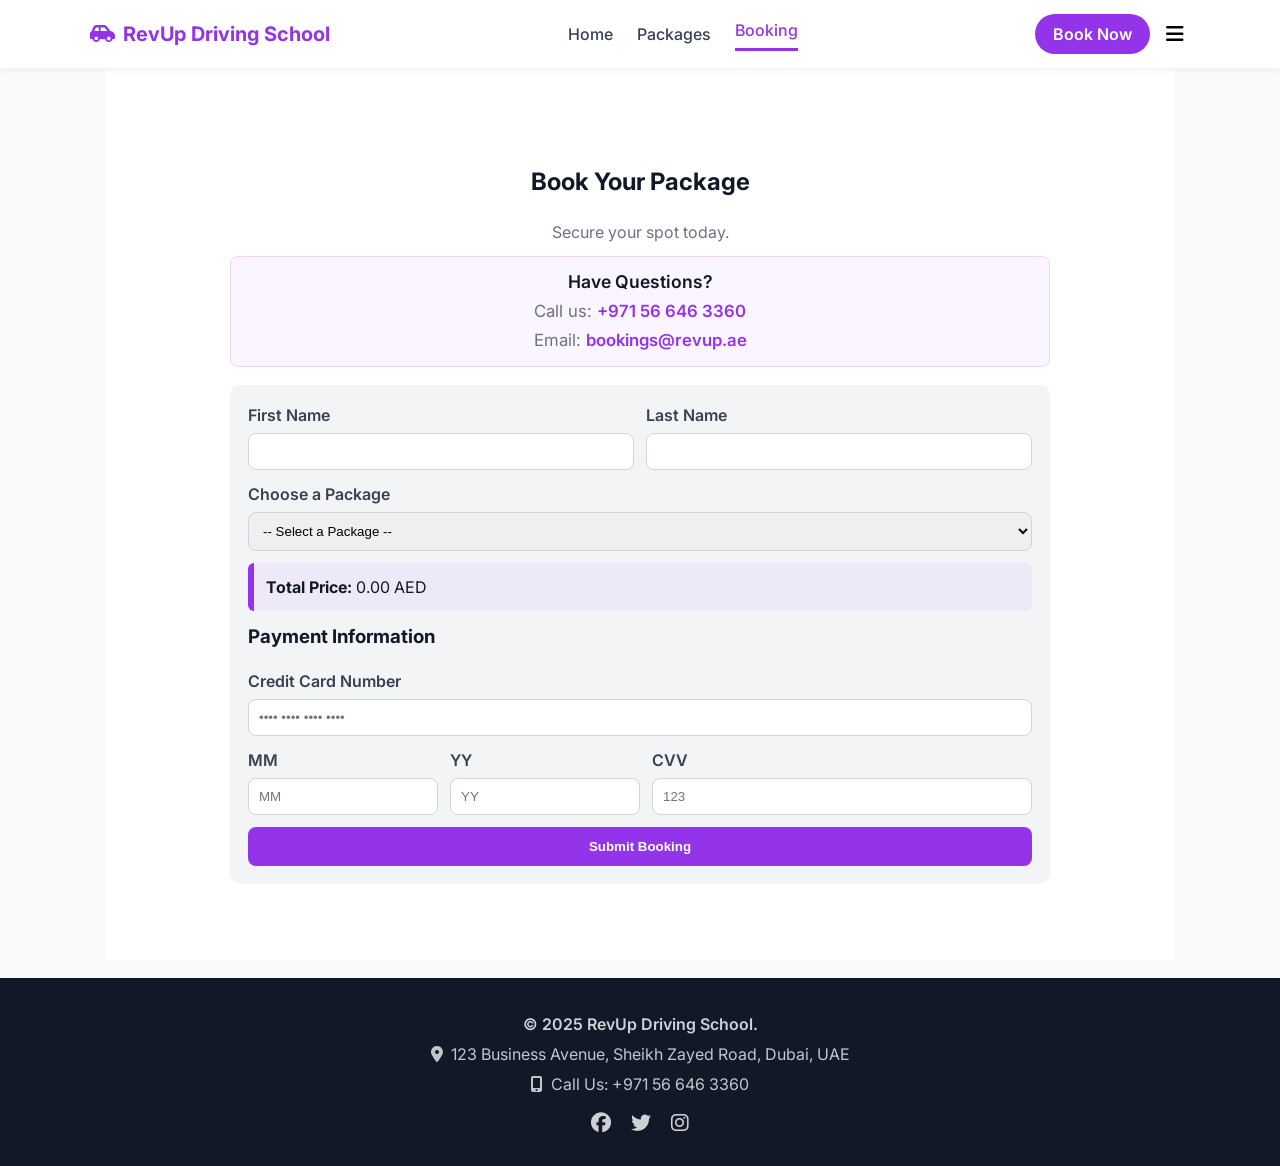
==== booking.html @ bb113b81 "Add files via upload" ====
<!DOCTYPE html>
<html lang="en">
<head>
  <meta charset="utf-8" />
  <meta name="viewport" content="width=device-width,initial-scale=1" />
  <title>RevUp Driving School - Booking</title>

  <link href="https://fonts.googleapis.com/css2?family=Inter:wght@400;500;600;700&display=swap" rel="stylesheet">
  <link rel="stylesheet" href="https://cdnjs.cloudflare.com/ajax/libs/font-awesome/6.4.0/css/all.min.css">
  <link rel="stylesheet" href="style.css">
</head>
<body>

  <header>
    <div class="container nav-row">
      <a href="home.html" class="brand logo"><i class="fas fa-car-side"></i>RevUp Driving School</a>
      
      <nav class="nav-links" id="desktopNav">
        <a href="home.html" class="nav-link">Home</a>
        <a href="packages.html" class="nav-link">Packages</a>
        <a href="booking.html" class="nav-link active">Booking</a>
      </nav>

      <div style="display:flex;align-items:center;gap:10px">
        <a href="booking.html" class="cta">Book Now</a>
        <button class="menu-btn" id="menu-btn" aria-label="menu"><i class="fas fa-bars"></i></button>
      </div>
    </div>

    <div class="container mobile-menu" id="mobile-nav">
      <a href="home.html" class="mobile-link">Home</a>
      <a href="packages.html" class="mobile-link">Packages</a>
      <a href="booking.html" class="mobile-link active">Booking</a>
    </div>
  </header>

  <main class="container" id="mainContent">

    <section id="page-booking">
      <div style="padding:36px 0">
        <div style="max-width:820px;margin:0 auto">
          <h2 style="text-align:center">Book Your Package</h2>
          <p style="text-align:center;color:#6b7280;margin-bottom:12px">Secure your spot today.</p>

          <div style="text-align:center; padding: 12px; background: #faf5ff; border-radius: 8px; margin-bottom: 18px; color: #6b7280; border: 1px solid #e9d5ff;">
            <p style="margin:0; font-weight: 600; color: #111827; font-size: 1.1em;">Have Questions?</p>
            <p style="margin: 4px 0 0; font-size: 1.05em;">Call us: <a href="tel:+971566463360" style="color:#9333ea; font-weight: 600; text-decoration: none;">+971 56 646 3360</a></p>
            <p style="margin: 4px 0 0; font-size: 1.05em;">Email: <a href="mailto:bookings@revup.ae" style="color:#9333ea; font-weight: 600; text-decoration: none;">bookings@revup.ae</a></p>
          </div>
          
          <div id="error-msg" class="error">Please fill out all required fields.</div>

          <div class="form-wrap">
            <form id="book-form">
              <div class="row">
                <div class="field">
                  <label for="firstName">First Name</label>
                  <input id="firstName" name="firstName" type="text" required>
                </div>
                <div class="field">
                  <label for="lastName">Last Name</label>
                  <input id="lastName" name="lastName" type="text" required>
                </div>
              </div>

              <div style="margin-bottom:12px">
                <label for="pkg-select">Choose a Package</label>
                <select id="pkg-select" name="packageSelect" required>
                  <option value="">-- Select a Package --</option>
                  <option value="1835" data-name="Beginner's Package">Beginner's Package - 1,835 AED</option>
                  <option value="3300" data-name="Advanced Package">Advanced Package - 3,300 AED</option>
                  <option value="920" data-name="Refresher Course">Refresher Course - 920 AED</option>
                </select>
              </div>

              <div class="price-box">
                <strong>Total Price: </strong><span id="price-display">0.00 AED</span>
              </div>

              <h3 style="margin-top:6px">Payment Information</h3>

              <div class="row">
                <div class="field">
                  <label for="creditCard">Credit Card Number</label>
                  <input id="creditCard" name="creditCard" type="text" placeholder="•••• •••• •••• ••••" required>
                </div>
              </div>
              <div class="row">
                <div style="flex:1;min-width:100px"><label for="expMonth">MM</label><input id="expMonth" name="expMonth" maxlength="2" placeholder="MM" type="text" required></div>
                <div style="flex:1;min-width:100px"><label for="expYear">YY</label><input id="expYear" name="expYear" maxlength="2" placeholder="YY" type="text" required></div>
                <div style="flex:2;min-width:140px"><label for="cvv">CVV</label><input id="cvv" name="cvv" maxlength="4" placeholder="123" type="text" required></div>
              </div>

              <div style="margin-top:12px">
                <button class="primary" type="submit">Submit Booking</button>
              </div>
            </form>
          </div>
        </div>
      </div>
    </section>

  </main>

  <footer>
    <div class="container" style="text-align:center">
      <p style="font-weight:600">&copy; 2025 RevUp Driving School.</p>
      <p style="color:rgba(255,255,255,0.75)"><i class="fas fa-map-marker-alt" style="margin-right:8px"></i>123 Business Avenue, Sheikh Zayed Road, Dubai, UAE</p>
      <p style="color:rgba(255,255,255,0.75)"><i class="fas fa-mobile-alt" style="margin-right:8px"></i>Call Us: +971 56 646 3360</p>
      <div class="socials" style="margin-top:12px">
        <a href="#"><i class="fab fa-facebook"></i></a>
        <a href="#"><i class="fab fa-twitter"></i></a>
        <a href="#"><i class="fab fa-instagram"></i></a>
      </div>
    </div>
  </footer>

  <script src="script.js"></script>
</body>
</html>
---- style.css ----
/* Basic reset */
*{box-sizing:border-box}
html,body{margin:0;padding:0;height:100%}

body{
  /* UPDATED: Simplified font */
  font-family: "Inter", Arial, sans-serif;
  background:#f8fafc;
  color:#111827;
  line-height:1.5;
}
/* Reusable container */
.container{
  max-width:1100px;
  margin:0 auto;
  padding:0 16px;
}

/* Header / nav */
header{
  background:#fff;
  box-shadow:0 2px 6px rgba(15,23,42,0.06);
  position:sticky;
  top:0;
  z-index:50; /* Keep on top */
}
.nav-row{
  display:flex;
  align-items:center;
  justify-content:space-between;
  padding:14px 0;
}
.brand{
  color:#9333ea;
  font-weight:700;
  font-size:20px;
  text-decoration:none;
  display:flex;
  align-items:center;
}
.brand i{margin-right:8px}

/* Desktop nav links */
.nav-links{display:flex;gap:24px;align-items:center}
.nav-links a{color:#374151;text-decoration:none;font-weight:500}
.nav-links a.active{ /* Active link style */
  color:#9333ea;
  border-bottom:3px solid #9333ea;
  padding-bottom:6px
}
/* 'Book Now' button */
.cta{
  background:#9333ea;
  color:#fff;
  padding:8px 18px;
  border-radius:999px; /* Pill shape */
  text-decoration:none;
  font-weight:600
}
.cta:hover{background:#6b21a8}
.menu-btn{background:none;border:0;font-size:20px}

/* mobile menu */
.mobile-menu{
  display:none; /* Hidden by default */
  padding:10px 0;
  border-top:1px solid #eee
}
.mobile-menu a{display:block;padding:8px 0;color:#374151;text-decoration:none}
.mobile-menu a.active{color:#9333ea;font-weight:600}

/* Hero */
.hero{
  background:linear-gradient(90deg,#9333ea,#ec4899); /* Gradient */
  color:#fff;
  padding:60px 0;
  text-align:center
}
.hero h1{font-size:34px;margin:0 0 12px;line-height:1.05}
.hero p{color:rgba(255,255,255,0.85);max-width:820px;margin:0 auto 18px}
.hero .btn{
  background:#fff;
  color:#9333ea;
  padding:12px 24px;
  border-radius:999px;
  font-weight:700;
  text-decoration:none;
  display:inline-block
}


/* Sections (my "pages") */
/* THIS IS THE UPDATED PART - NO MORE "display:none" */
section{
  padding:40px 0;
  background:#fff;
  margin-bottom:12px
}

/* Two column layout */
.two-col{display:flex;gap:28px;flex-wrap:wrap;align-items:center}
.col-left{flex:1;min-width:280px}
.col-right{flex:1;min-width:280px}
img.responsive{width:100%;height:auto;border-radius:10px;display:block;object-fit:cover}

/* Testimonials */
.grid-3{display:grid;grid-template-columns:repeat(1,1fr);gap:18px}
@media(min-width:760px){.grid-3{grid-template-columns:repeat(3,1fr)}} /* 3 cols on desktop */
.card{
  background:#fff;
  padding:18px;
  border-radius:10px;
  /* UPDATED: Simpler shadow */
  box-shadow:0 4px 10px rgba(0,0,0,0.1);
  text-align:center
}
.avatar{
  width:96px;
  height:96px;
  border-radius:50%; /* Circle */
  display:block;
  margin:0 auto 10px;
  border:4px solid rgba(147,51,234,0.12)
}
/* my circular frame */
.owner-avatar {
  width: 120px;
  height: 120px;
  border-radius: 50%; /* This makes it a circle */
  object-fit: cover;
  margin: 10px auto;
  border: 4px solid #e9d5ff;
}

/* FAQ */
.faq-list{max-width:760px;margin:0 auto}
.faq-item{border:1px solid #e6e6e6;border-radius:8px;overflow:hidden;margin-bottom:10px;background:#fff}
.faq-q{display:flex;justify-content:space-between;align-items:center;padding:14px;cursor:pointer}
.faq-q h4{margin:0;font-weight:600}
.faq-a{padding:0 14px;max-height:0;overflow:hidden;transition:max-height .25s ease}
.faq-a.open{ /* This class gets added by JS */
  padding:12px 14px 16px;
  max-height:300px;
  color:#6b7280
}

/* Packages */
.packages{display:grid;gap:18px}
@media(min-width:760px){.packages{grid-template-columns:repeat(3,1fr)}}
.pkg{
  background:#fff;
  border-radius:10px;
  overflow:hidden;
  /* UPDATED: Simpler shadow */
  box-shadow:0 4px 10px rgba(0,0,0,0.1);
  transition:transform .18s
}
.pkg:hover{transform:translateY(-6px)} /* Move up on hover */
.pkg .pkg-head{padding:18px}
.badge{position:relative}
.badge .label{position:absolute;top:0;left:12px;background:#9333ea;color:#fff;padding:6px 12px;border-radius:0 0 8px 8px;font-weight:700}
.pkg img{width:100%;height:180px;object-fit:cover;display:block}
.pkg h3{margin:0 0 6px;color:#9333ea}
.pkg .price{font-size:28px;font-weight:700;margin-bottom:8px}
.pkg ul{padding-left:16px;color:#6b7280;margin-bottom:14px}

/* Booking form */
.form-wrap{background:#f3f4f6;padding:18px;border-radius:10px}
form .row{display:flex;gap:12px;flex-wrap:wrap}
.field{flex:1;min-width:160px;margin-bottom:12px}
label{display:block;margin-bottom:6px;color:#374151;font-weight:600}
input[type="text"], select{
  width:100%;
  padding:10px;
  border:1px solid #d1d5db;
  border-radius:8px;
  outline:none
}
input[type="text"]:focus, select:focus{box-shadow:0 0 0 3px rgba(147,51,234,0.08)} /* Purple glow */
.price-box{background:rgba(147,51,234,0.06);padding:12px;border-left:6px solid #9333ea;border-radius:6px;margin-bottom:12px}
.error{ /* Error message box */
  background:#fee2e2;
  border:1px solid #fecaca;
  color:#991b1b;
  padding:10px;
  border-radius:8px;
  margin-bottom:12px;
  display:none /* Hidden by default */
}
button.primary{background:#9333ea;color:#fff;border:0;padding:12px;border-radius:8px;width:100%;font-weight:700}
button.primary:hover{background:#6b21a8}

/* Confirmation */
.confirm{padding:40px 0;text-align:center;background:#fff}
.confirm .tick{font-size:72px;color:#10b981;margin-bottom:12px} /* Green check */

/* Footer */
footer{background:#111827;color:#fff;padding:28px 0;margin-top:18px}
footer p{margin:6px 0;color:rgba(255,255,255,0.8)}
.socials a{
  color:rgba(255,255,255,0.8);
  margin:0 8px;
  font-size:20px;
  text-decoration:none;
  transition: color 0.2s ease;
}
/* ==== NEW HOVER EFFECT ==== */
.socials a:hover {
  color: #fff; /* White on hover */
}

/* Responsive stuff */
@media(max-width:760px){
  .nav-links{display:none} /* Hide desktop nav */
  .cta{display:none} /* Hide desktop button */
  .menu-btn{display:block} /* Show mobile button */
  .two-col{flex-direction:column} /* Stack columns */
  .hero h1{font-size:26px}
}
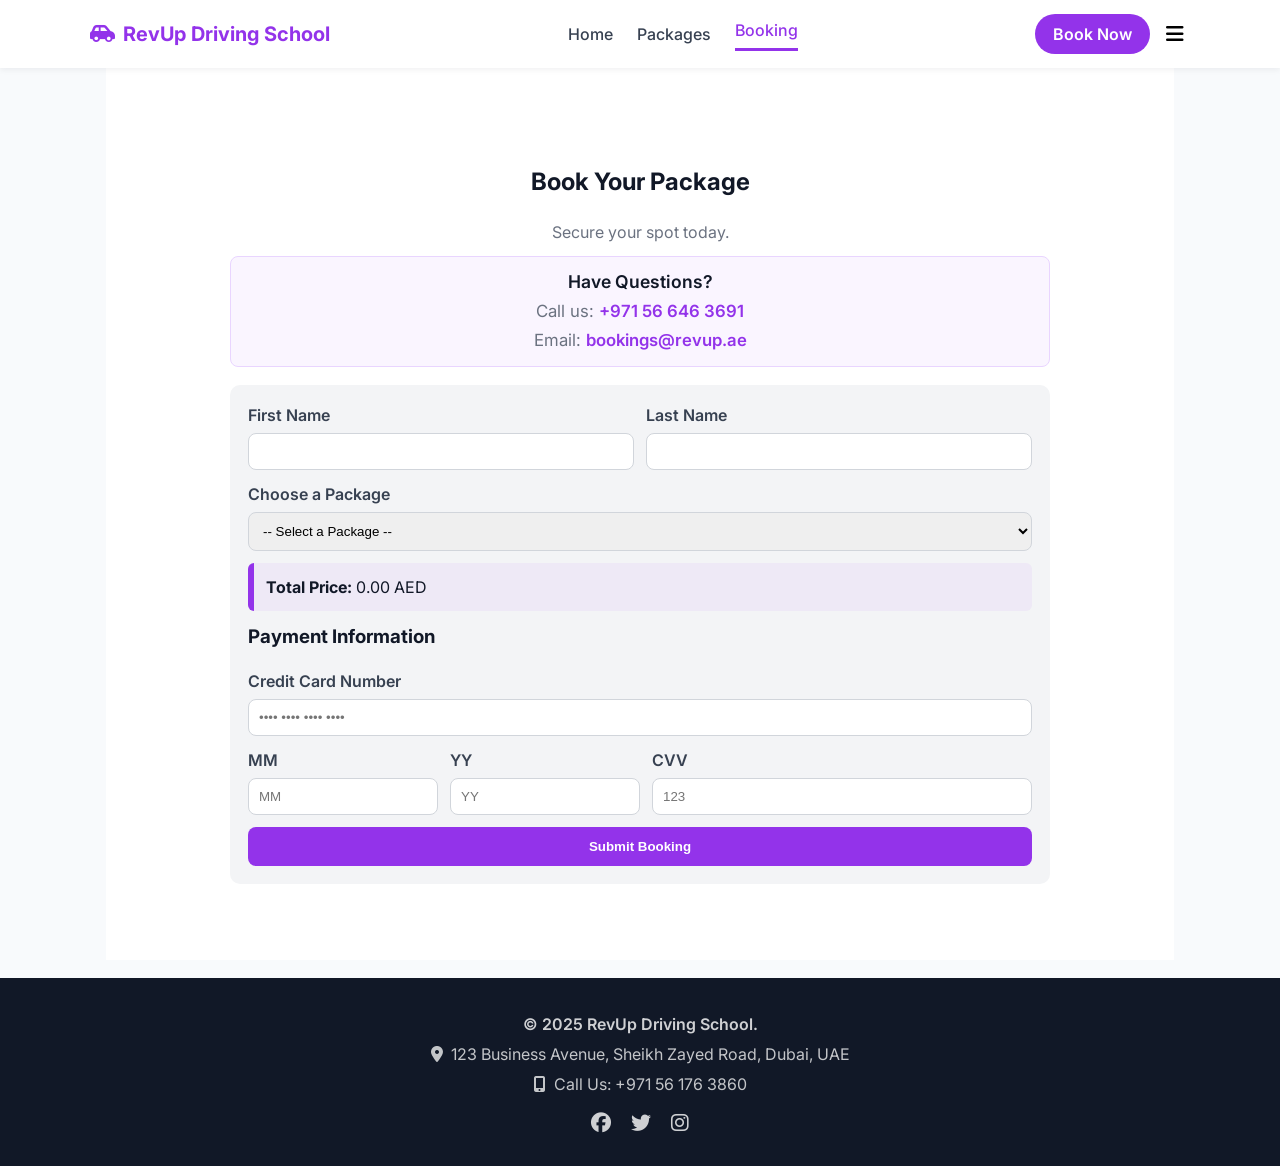
==== commit ad1ab7c9: "Add files via upload" ====
--- a/booking.html
+++ b/booking.html
@@ -13,10 +13,10 @@
 
   <header>
     <div class="container nav-row">
-      <a href="home.html" class="brand logo"><i class="fas fa-car-side"></i>RevUp Driving School</a>
+      <a href="index.html" class="brand logo"><i class="fas fa-car-side"></i>RevUp Driving School</a>
       
       <nav class="nav-links" id="desktopNav">
-        <a href="home.html" class="nav-link">Home</a>
+        <a href="index.html" class="nav-link">Home</a>
         <a href="packages.html" class="nav-link">Packages</a>
         <a href="booking.html" class="nav-link active">Booking</a>
       </nav>
@@ -28,7 +28,7 @@
     </div>
 
     <div class="container mobile-menu" id="mobile-nav">
-      <a href="home.html" class="mobile-link">Home</a>
+      <a href="index.html" class="mobile-link">Home</a>
       <a href="packages.html" class="mobile-link">Packages</a>
       <a href="booking.html" class="mobile-link active">Booking</a>
     </div>
@@ -44,7 +44,7 @@
 
           <div style="text-align:center; padding: 12px; background: #faf5ff; border-radius: 8px; margin-bottom: 18px; color: #6b7280; border: 1px solid #e9d5ff;">
             <p style="margin:0; font-weight: 600; color: #111827; font-size: 1.1em;">Have Questions?</p>
-            <p style="margin: 4px 0 0; font-size: 1.05em;">Call us: <a href="tel:+971566463360" style="color:#9333ea; font-weight: 600; text-decoration: none;">+971 56 646 3360</a></p>
+            <p style="margin: 4px 0 0; font-size: 1.05em;">Call us: <a href="tel:+971579461360" style="color:#9333ea; font-weight: 600; text-decoration: none;">+971 56 646 3691</a></p>
             <p style="margin: 4px 0 0; font-size: 1.05em;">Email: <a href="mailto:bookings@revup.ae" style="color:#9333ea; font-weight: 600; text-decoration: none;">bookings@revup.ae</a></p>
           </div>
           
@@ -106,7 +106,7 @@
     <div class="container" style="text-align:center">
       <p style="font-weight:600">&copy; 2025 RevUp Driving School.</p>
       <p style="color:rgba(255,255,255,0.75)"><i class="fas fa-map-marker-alt" style="margin-right:8px"></i>123 Business Avenue, Sheikh Zayed Road, Dubai, UAE</p>
-      <p style="color:rgba(255,255,255,0.75)"><i class="fas fa-mobile-alt" style="margin-right:8px"></i>Call Us: +971 56 646 3360</p>
+      <p style="color:rgba(255,255,255,0.75)"><i class="fas fa-mobile-alt" style="margin-right:8px"></i>Call Us: +971 56 176 3860</p>
       <div class="socials" style="margin-top:12px">
         <a href="#"><i class="fab fa-facebook"></i></a>
         <a href="#"><i class="fab fa-twitter"></i></a>
